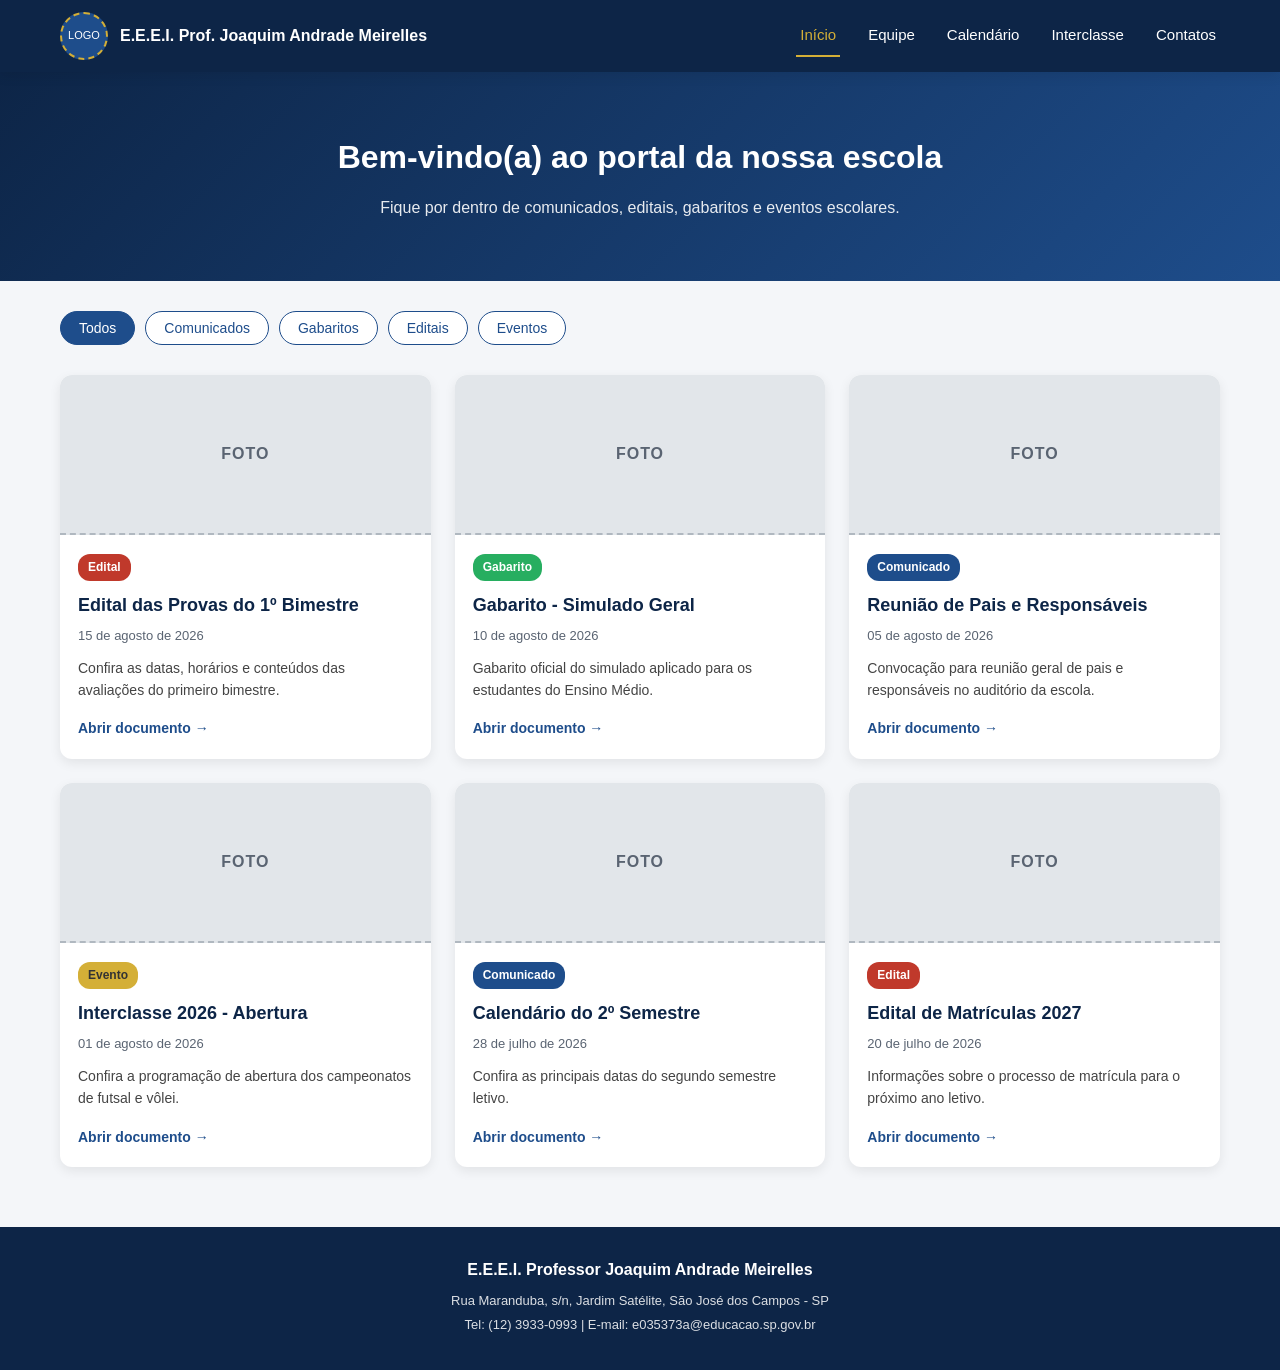
==== index.html @ 208f148c "primeiro commit" ====
<!-- index.html -->
<!DOCTYPE html>
<html lang="pt-BR">
<head>
<meta charset="UTF-8">
<meta name="viewport" content="width=device-width, initial-scale=1.0">
<title>E.E.E.I. Prof. Joaquim Andrade Meirelles</title>
<link rel="stylesheet" href="style.css">
</head>
<body>

<header class="header">
  <div class="header-container">
    <a href="index.html" class="logo-link">
      <div class="logo-placeholder">LOGO</div> <!--aqui virá a imagem (tentei fazer mas dever ter que mexer em algo do css então não consegui )-->
      <span class="school-name">E.E.E.I. Prof. Joaquim Andrade Meirelles</span>
    </a>
    <button class="menu-toggle" id="menuToggle" aria-label="Abrir menu">
      <span></span><span></span><span></span>
    </button>
    <nav class="nav" id="mainNav">
      <a href="index.html" class="active">Início</a>
      <a href="equipe.html">Equipe</a>
      <a href="calendario.html">Calendário</a>
      <a href="interclasse.html">Interclasse</a>
      <a href="contatos.html">Contatos</a>
    </nav>
  </div>
</header>

<main>
  <section class="hero">
    <h1>Bem-vindo(a) ao portal da nossa escola</h1>
    <p>Fique por dentro de comunicados, editais, gabaritos e eventos escolares.</p>
  </section>

  <section class="filters">
    <button class="filter-btn active">Todos</button>
    <button class="filter-btn">Comunicados</button>
    <button class="filter-btn">Gabaritos</button>
    <button class="filter-btn">Editais</button>
    <button class="filter-btn">Eventos</button>
  </section>

  <section class="posts-grid">

    <article class="post-card">
      <div class="post-image-placeholder">FOTO</div> <!--aqui virá a imagem (tentei fazer mas dever ter que mexer em algo do css então não consegui )-->
      <div class="post-content">
        <span class="post-tag tag-edital">Edital</span>
        <h3>Edital das Provas do 1º Bimestre</h3>
        <p class="post-date">15 de agosto de 2026</p>
        <p class="post-excerpt">Confira as datas, horários e conteúdos das avaliações do primeiro bimestre.</p>
        <a href="#" class="post-link">Abrir documento →</a>
      </div>
    </article>

    <article class="post-card">
      <div class="post-image-placeholder">FOTO</div> <!--aqui virá a imagem (tentei fazer mas dever ter que mexer em algo do css então não consegui )-->
      <div class="post-content">
        <span class="post-tag tag-gabarito">Gabarito</span>
        <h3>Gabarito - Simulado Geral</h3>
        <p class="post-date">10 de agosto de 2026</p>
        <p class="post-excerpt">Gabarito oficial do simulado aplicado para os estudantes do Ensino Médio.</p>
        <a href="#" class="post-link">Abrir documento →</a>
      </div>
    </article>

    <article class="post-card">
      <div class="post-image-placeholder">FOTO</div> <!--aqui virá a imagem (tentei fazer mas dever ter que mexer em algo do css então não consegui )-->
      <div class="post-content">
        <span class="post-tag tag-comunicado">Comunicado</span>
        <h3>Reunião de Pais e Responsáveis</h3>
        <p class="post-date">05 de agosto de 2026</p>
        <p class="post-excerpt">Convocação para reunião geral de pais e responsáveis no auditório da escola.</p>
        <a href="#" class="post-link">Abrir documento →</a>
      </div>
    </article>

    <article class="post-card">
      <div class="post-image-placeholder">FOTO</div> <!--aqui virá a imagem (tentei fazer mas dever ter que mexer em algo do css então não consegui )-->
      <div class="post-content">
        <span class="post-tag tag-evento">Evento</span>
        <h3>Interclasse 2026 - Abertura</h3>
        <p class="post-date">01 de agosto de 2026</p>
        <p class="post-excerpt">Confira a programação de abertura dos campeonatos de futsal e vôlei.</p>
        <a href="#" class="post-link">Abrir documento →</a>
      </div>
    </article>

    <article class="post-card">
      <div class="post-image-placeholder">FOTO</div> <!--aqui virá a imagem (tentei fazer mas dever ter que mexer em algo do css então não consegui )-->
      <div class="post-content">
        <span class="post-tag tag-comunicado">Comunicado</span>
        <h3>Calendário do 2º Semestre</h3>
        <p class="post-date">28 de julho de 2026</p>
        <p class="post-excerpt">Confira as principais datas do segundo semestre letivo.</p>
        <a href="#" class="post-link">Abrir documento →</a>
      </div>
    </article>

    <article class="post-card">
      <div class="post-image-placeholder">FOTO</div> <!--aqui virá a imagem (tentei fazer mas dever ter que mexer em algo do css então não consegui )-->
      <div class="post-content">
        <span class="post-tag tag-edital">Edital</span>
        <h3>Edital de Matrículas 2027</h3>
        <p class="post-date">20 de julho de 2026</p>
        <p class="post-excerpt">Informações sobre o processo de matrícula para o próximo ano letivo.</p>
        <a href="#" class="post-link">Abrir documento →</a>
      </div>
    </article>

  </section>
</main>

<footer class="footer">
  <div class="footer-container">
    <h3>E.E.E.I. Professor Joaquim Andrade Meirelles</h3>
    <p>Rua Maranduba, s/n, Jardim Satélite, São José dos Campos - SP</p>
    <p>Tel: (12) 3933-0993 | E-mail: e035373a@educacao.sp.gov.br</p>
  </div>
</footer>

</body>
</html>
---- style.css ----
/* style.css */

:root {
  --azul-marinho: #0d2547;
  --azul-medio: #1e4d8b;
  --azul-claro: #4a90d9;
  --dourado: #d4af37;
  --branco: #ffffff;
  --cinza-claro: #f4f6f9;
  --cinza-medio: #e2e6ea;
  --cinza-texto: #5a6472;
  --sombra: 0 4px 12px rgba(0,0,0,0.08);
}

* {
  margin: 0;
  padding: 0;
  box-sizing: border-box;
}

body {
  font-family: 'Segoe UI', Arial, sans-serif;
  background-color: var(--cinza-claro);
  color: #222;
  line-height: 1.6;
}

/* HEADER */
.header {
  background-color: var(--azul-marinho);
  position: sticky;
  top: 0;
  z-index: 1000;
  box-shadow: var(--sombra);
}

.header-container {
  max-width: 1200px;
  margin: 0 auto;
  display: flex;
  align-items: center;
  justify-content: space-between;
  padding: 12px 20px;
  flex-wrap: wrap;
}

.logo-link {
  display: flex;
  align-items: center;
  gap: 12px;
  text-decoration: none;
  color: var(--branco);
}

.logo-placeholder {
  width: 48px;
  height: 48px;
  background-color: var(--azul-medio);
  border: 2px dashed var(--dourado);
  border-radius: 50%;
  display: flex;
  align-items: center;
  justify-content: center;
  font-size: 11px;
  color: var(--branco);
  flex-shrink: 0;
}

.school-name {
  font-weight: 600;
  font-size: 16px;
}

.nav {
  display: flex;
  gap: 24px;
}

.nav a {
  color: var(--branco);
  text-decoration: none;
  font-size: 15px;
  font-weight: 500;
  padding: 8px 4px;
  border-bottom: 2px solid transparent;
  transition: 0.2s;
}

.nav a:hover,
.nav a.active {
  border-bottom: 2px solid var(--dourado);
  color: var(--dourado);
}

.menu-toggle {
  display: none;
  flex-direction: column;
  gap: 5px;
  background: none;
  border: none;
  cursor: pointer;
}

.menu-toggle span {
  width: 26px;
  height: 3px;
  background-color: var(--branco);
  border-radius: 2px;
}

/* HERO */
.hero {
  background: linear-gradient(135deg, var(--azul-marinho), var(--azul-medio));
  color: var(--branco);
  text-align: center;
  padding: 60px 20px;
}

.hero h1 {
  font-size: 32px;
  margin-bottom: 12px;
}

.hero p {
  font-size: 16px;
  opacity: 0.9;
}

/* PAGE TITLE (para outras páginas) */
.page-title {
  text-align: center;
  padding: 50px 20px 20px;
  background-color: var(--azul-marinho);
  color: var(--branco);
}

.page-title h1 {
  font-size: 30px;
  margin-bottom: 10px;
}

.page-title p {
  opacity: 0.9;
  font-size: 15px;
}

/* FILTERS (blog) */
.filters {
  max-width: 1200px;
  margin: 30px auto 0;
  padding: 0 20px;
  display: flex;
  gap: 10px;
  flex-wrap: wrap;
}

.filter-btn {
  padding: 8px 18px;
  border-radius: 20px;
  border: 1px solid var(--azul-medio);
  background-color: var(--branco);
  color: var(--azul-medio);
  cursor: pointer;
  font-size: 14px;
  transition: 0.2s;
}

.filter-btn.active,
.filter-btn:hover {
  background-color: var(--azul-medio);
  color: var(--branco);
}

/* POSTS GRID */
.posts-grid {
  max-width: 1200px;
  margin: 30px auto 60px;
  padding: 0 20px;
  display: grid;
  grid-template-columns: repeat(3, 1fr);
  gap: 24px;
}

.post-card {
  background-color: var(--branco);
  border-radius: 12px;
  overflow: hidden;
  box-shadow: var(--sombra);
  transition: transform 0.2s;
}

.post-card:hover {
  transform: translateY(-4px);
}

.post-image-placeholder {
  width: 100%;
  height: 160px;
  background-color: var(--cinza-medio);
  border-bottom: 2px dashed #b0b8c0;
  display: flex;
  align-items: center;
  justify-content: center;
  color: var(--cinza-texto);
  font-weight: 600;
  letter-spacing: 1px;
}

.post-content {
  padding: 18px;
}

.post-tag {
  display: inline-block;
  font-size: 12px;
  font-weight: 600;
  padding: 4px 10px;
  border-radius: 12px;
  margin-bottom: 10px;
  color: var(--branco);
}

.tag-edital { background-color: #c0392b; }
.tag-gabarito { background-color: #27ae60; }
.tag-comunicado { background-color: var(--azul-medio); }
.tag-evento { background-color: var(--dourado); color: #333; }

.post-content h3 {
  font-size: 18px;
  margin-bottom: 6px;
  color: var(--azul-marinho);
}

.post-date {
  font-size: 13px;
  color: var(--cinza-texto);
  margin-bottom: 10px;
}

.post-excerpt {
  font-size: 14px;
  color: #444;
  margin-bottom: 14px;
}

.post-link {
  font-weight: 600;
  color: var(--azul-medio);
  text-decoration: none;
  font-size: 14px;
}

.post-link:hover {
  text-decoration: underline;
}

/* SECTION HEADING */
.section-heading {
  max-width: 1200px;
  margin: 40px auto 20px;
  padding: 0 20px;
  color: var(--azul-marinho);
  font-size: 22px;
  border-left: 4px solid var(--dourado);
  padding-left: 12px;
}

/* TEAM PAGE */
.team-section {
  max-width: 1200px;
  margin: 0 auto;
}

.team-grid {
  max-width: 1200px;
  margin: 0 auto 20px;
  padding: 0 20px;
  display: grid;
  grid-template-columns: repeat(4, 1fr);
  gap: 20px;
}

.team-card {
  background-color: var(--branco);
  border-radius: 12px;
  box-shadow: var(--sombra);
  padding: 20px;
  text-align: center;
}

.team-photo-placeholder {
  width: 100px;
  height: 100px;
  margin: 0 auto 14px;
  border-radius: 50%;
  background-color: var(--cinza-medio);
  border: 2px dashed #b0b8c0;
  display: flex;
  align-items: center;
  justify-content: center;
  color: var(--cinza-texto);
  font-weight: 600;
  font-size: 13px;
}

.team-card h3 {
  font-size: 16px;
  color: var(--azul-marinho);
  margin-bottom: 4px;
}

.team-role {
  font-size: 13px;
  color: var(--cinza-texto);
}

/* CALENDAR PAGE */
.calendar-select-hint {
  max-width: 1200px;
  margin: 30px auto 0;
  padding: 16px 20px;
  display: flex;
  align-items: center;
  gap: 12px;
  flex-wrap: wrap;
}

.calendar-select-hint label {
  font-weight: 600;
  color: var(--azul-marinho);
}

.calendar-select-hint select {
  padding: 8px 12px;
  border-radius: 8px;
  border: 1px solid var(--cinza-medio);
  font-size: 14px;
  color: var(--cinza-texto);
  background-color: var(--branco);
}

.soon-tag {
  font-size: 12px;
  background-color: var(--cinza-medio);
  color: var(--cinza-texto);
  padding: 4px 10px;
  border-radius: 10px;
}

.calendar-wrapper {
  max-width: 1200px;
  margin: 20px auto 60px;
  padding: 0 20px;
}

.calendar-header {
  text-align: center;
  margin-bottom: 16px;
}

.calendar-header h2 {
  color: var(--azul-marinho);
  font-size: 22px;
}

.calendar-grid {
  display: grid;
  grid-template-columns: repeat(7, 1fr);
  gap: 6px;
  background-color: var(--branco);
  padding: 16px;
  border-radius: 12px;
  box-shadow: var(--sombra);
}

.calendar-day-name {
  text-align: center;
  font-weight: 600;
  color: var(--azul-medio);
  font-size: 13px;
  padding-bottom: 8px;
}

.calendar-day {
  min-height: 70px;
  border-radius: 8px;
  background-color: var(--cinza-claro);
  padding: 6px;
  display: flex;
  flex-direction: column;
  gap: 4px;
  font-size: 12px;
}

.calendar-day.empty {
  background-color: transparent;
}

.day-number {
  font-weight: 600;
  color: #333;
  font-size: 13px;
}

.event-dot {
  font-size: 10px;
  padding: 2px 6px;
  border-radius: 6px;
  color: var(--branco);
  text-align: center;
}

.event-geral { background-color: var(--azul-medio); }
.event-prova { background-color: #d4af37; color: #333; }
.event-trabalho { background-color: #27ae60; }
.event-jogo { background-color: #c0392b; }
.event-reuniao { background-color: #8e44ad; }

.calendar-legend {
  display: flex;
  flex-wrap: wrap;
  gap: 16px;
  margin-top: 18px;
  justify-content: center;
}

.legend-item {
  display: flex;
  align-items: center;
  gap: 6px;
  font-size: 13px;
  color: var(--cinza-texto);
}

.legend-dot {
  width: 12px;
  height: 12px;
  border-radius: 50%;
  display: inline-block;
}

/* INTERCLASSE PAGE */
.sport-tabs {
  max-width: 1200px;
  margin: 30px auto 0;
  padding: 0 20px;
  display: flex;
  gap: 12px;
}

.sport-tab {
  flex: 1;
  padding: 14px;
  border: none;
  background-color: var(--branco);
  color: var(--azul-marinho);
  font-weight: 600;
  font-size: 15px;
  border-radius: 10px;
  cursor: pointer;
  box-shadow: var(--sombra);
  transition: 0.2s;
}

.sport-tab.active {
  background-color: var(--azul-marinho);
  color: var(--branco);
}

.sport-content {
  max-width: 1200px;
  margin: 0 auto 60px;
  padding: 0 20px;
}

.table-wrapper {
  max-width: 1200px;
  margin: 0 auto 10px;
  padding: 0 20px;
  overflow-x: auto;
}

.ranking-table,
.scorers-table {
  width: 100%;
  border-collapse: collapse;
  background-color: var(--branco);
  border-radius: 12px;
  overflow: hidden;
  box-shadow: var(--sombra);
  min-width: 500px;
}

.ranking-table th,
.ranking-table td,
.scorers-table th,
.scorers-table td {
  padding: 10px 12px;
  text-align: center;
  font-size: 14px;
}

.ranking-table thead,
.scorers-table thead {
  background-color: var(--azul-marinho);
  color: var(--branco);
}

.ranking-table tbody tr:nth-child(even),
.scorers-table tbody tr:nth-child(even) {
  background-color: var(--cinza-claro);
}

.ranking-table tbody tr:first-child {
  font-weight: 600;
  color: var(--azul-medio);
}

/* MATCHES */
.matches-grid {
  max-width: 1200px;
  margin: 0 auto 20px;
  padding: 0 20px;
  display: grid;
  grid-template-columns: repeat(2, 1fr);
  gap: 16px;
}

.match-card {
  background-color: var(--branco);
  border-radius: 12px;
  box-shadow: var(--sombra);
  padding: 18px;
  border-left: 4px solid var(--azul-medio);
}

.match-card.finished {
  border-left-color: var(--dourado);
}

.match-date {
  font-size: 13px;
  color: var(--cinza-texto);
  margin-bottom: 10px;
}

.match-teams {
  display: flex;
  align-items: center;
  justify-content: center;
  gap: 16px;
  font-weight: 600;
  font-size: 18px;
  color: var(--azul-marinho);
  margin-bottom: 8px;
}

.vs {
  color: var(--cinza-texto);
  font-weight: 400;
  font-size: 14px;
}

.score {
  font-size: 20px;
  color: var(--dourado);
  background-color: var(--azul-marinho);
  padding: 4px 14px;
  border-radius: 8px;
}

.match-scorers,
.match-sets {
  font-size: 13px;
  color: var(--cinza-texto);
  text-align: center;
}

/* CONTACTS PAGE */
.contacts-grid {
  max-width: 1200px;
  margin: 40px auto 60px;
  padding: 0 20px;
  display: grid;
  grid-template-columns: repeat(3, 1fr);
  gap: 20px;
}

.contact-card {
  background-color: var(--branco);
  border-radius: 12px;
  box-shadow: var(--sombra);
  padding: 30px 20px;
  text-align: center;
  transition: transform 0.2s;
}

.contact-card:hover {
  transform: translateY(-4px);
}

.contact-icon {
  font-size: 32px;
  margin-bottom: 12px;
}

.contact-card h3 {
  color: var(--azul-marinho);
  font-size: 17px;
  margin-bottom: 8px;
}

.contact-card p {
  font-size: 14px;
  color: var(--cinza-texto);
}

/* FOOTER */
.footer {
  background-color: var(--azul-marinho);
  color: var(--branco);
  text-align: center;
  padding: 30px 20px;
}

.footer h3 {
  font-size: 16px;
  margin-bottom: 8px;
}

.footer p {
  font-size: 13px;
  opacity: 0.85;
  margin-bottom: 4px;
}

/* =========================
   RESPONSIVO - TABLET
   ========================= */
@media (max-width: 992px) {
  .posts-grid {
    grid-template-columns: repeat(2, 1fr);
  }

  .team-grid {
    grid-template-columns: repeat(3, 1fr);
  }

  .matches-grid {
    grid-template-columns: 1fr;
  }

  .contacts-grid {
    grid-template-columns: repeat(2, 1fr);
  }
}

/* =========================
   RESPONSIVO - CELULAR
   ========================= */
@media (max-width: 768px) {
  .menu-toggle {
    display: flex;
  }

  .nav {
    display: none;
    flex-direction: column;
    width: 100%;
    background-color: var(--azul-marinho);
    text-align: center;
    padding: 10px 0;
    gap: 0;
  }

  .nav.open {
    display: flex;
  }

  .nav a {
    padding: 12px 0;
    width: 100%;
    border-bottom: 1px solid rgba(255,255,255,0.1);
  }

  .school-name {
    font-size: 13px;
  }

  .hero h1 {
    font-size: 24px;
  }

  .posts-grid {
    grid-template-columns: 1fr;
  }

  .team-grid {
    grid-template-columns: repeat(2, 1fr);
  }

  .calendar-day {
    min-height: 50px;
    font-size: 10px;
  }

  .calendar-day-name {
    font-size: 11px;
  }

  .sport-tabs {
    flex-direction: column;
  }

  .matches-grid {
    grid-template-columns: 1fr;
  }

  .contacts-grid {
    grid-template-columns: 1fr;
  }

  .calendar-select-hint {
    flex-direction: column;
    align-items: flex-start;
  }
}

@media (max-width: 480px) {
  .team-grid {
    grid-template-columns: 1fr;
  }

  .header-container {
    padding: 10px 16px;
  }

  .school-name {
    display: none;
  }
}
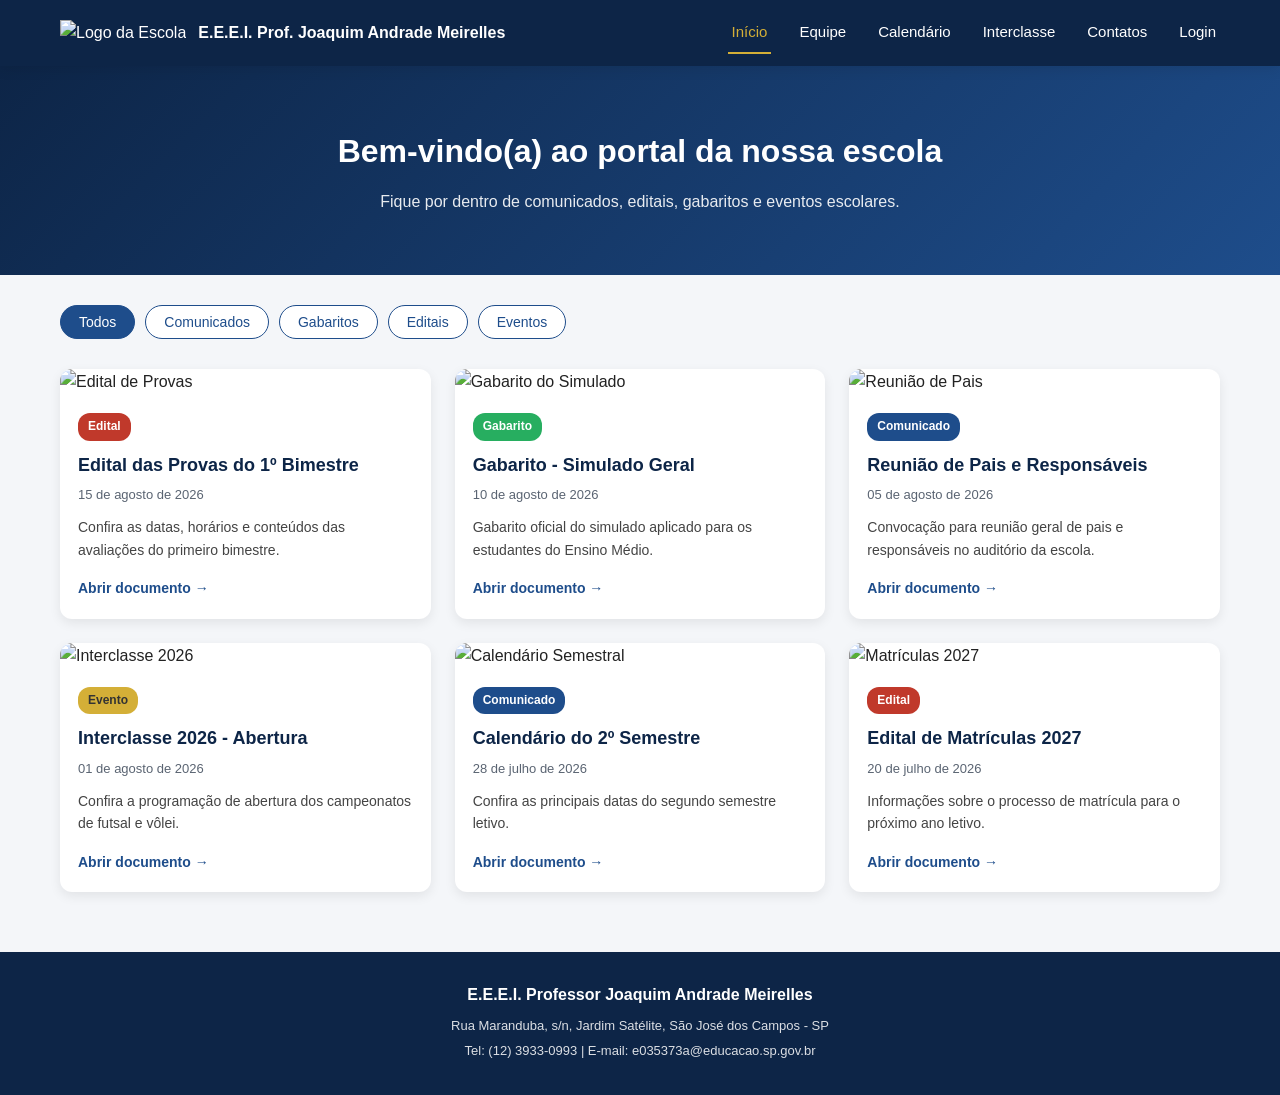
==== commit 7c671115: "Update index.html with logo and post images" ====
--- a/index.html
+++ b/index.html
@@ -1,4 +1,3 @@
-<!-- index.html -->
 <!DOCTYPE html>
 <html lang="pt-BR">
 <head>
@@ -12,7 +11,7 @@
 <header class="header">
   <div class="header-container">
     <a href="index.html" class="logo-link">
-      <div class="logo-placeholder">LOGO</div> <!--aqui virá a imagem (tentei fazer mas dever ter que mexer em algo do css então não consegui )-->
+      <img src="img/Logo Meirelles.png" alt="Logo da Escola" class="logo-img">
       <span class="school-name">E.E.E.I. Prof. Joaquim Andrade Meirelles</span>
     </a>
     <button class="menu-toggle" id="menuToggle" aria-label="Abrir menu">
@@ -24,6 +23,7 @@
       <a href="calendario.html">Calendário</a>
       <a href="interclasse.html">Interclasse</a>
       <a href="contatos.html">Contatos</a>
+      <a href="#" class="btn-login">Login</a>
     </nav>
   </div>
 </header>
@@ -35,17 +35,17 @@
   </section>
 
   <section class="filters">
-    <button class="filter-btn active">Todos</button>
-    <button class="filter-btn">Comunicados</button>
-    <button class="filter-btn">Gabaritos</button>
-    <button class="filter-btn">Editais</button>
-    <button class="filter-btn">Eventos</button>
+    <button class="filter-btn active" data-filter="todos">Todos</button>
+    <button class="filter-btn" data-filter="comunicado">Comunicados</button>
+    <button class="filter-btn" data-filter="gabarito">Gabaritos</button>
+    <button class="filter-btn" data-filter="edital">Editais</button>
+    <button class="filter-btn" data-filter="evento">Eventos</button>
   </section>
 
   <section class="posts-grid">
 
-    <article class="post-card">
-      <div class="post-image-placeholder">FOTO</div> <!--aqui virá a imagem (tentei fazer mas dever ter que mexer em algo do css então não consegui )-->
+    <article class="post-card" data-category="edital">
+      <img src="img/edital 1bim.png" alt="Edital de Provas" class="post-image">
       <div class="post-content">
         <span class="post-tag tag-edital">Edital</span>
         <h3>Edital das Provas do 1º Bimestre</h3>
@@ -55,8 +55,8 @@
       </div>
     </article>
 
-    <article class="post-card">
-      <div class="post-image-placeholder">FOTO</div> <!--aqui virá a imagem (tentei fazer mas dever ter que mexer em algo do css então não consegui )-->
+    <article class="post-card" data-category="gabarito">
+      <img src="img/gabarito simulado geral.png" alt="Gabarito do Simulado" class="post-image">
       <div class="post-content">
         <span class="post-tag tag-gabarito">Gabarito</span>
         <h3>Gabarito - Simulado Geral</h3>
@@ -66,8 +66,8 @@
       </div>
     </article>
 
-    <article class="post-card">
-      <div class="post-image-placeholder">FOTO</div> <!--aqui virá a imagem (tentei fazer mas dever ter que mexer em algo do css então não consegui )-->
+    <article class="post-card" data-category="comunicado">
+      <img src="img/reuniao pr.jpg" alt="Reunião de Pais" class="post-image">
       <div class="post-content">
         <span class="post-tag tag-comunicado">Comunicado</span>
         <h3>Reunião de Pais e Responsáveis</h3>
@@ -77,8 +77,8 @@
       </div>
     </article>
 
-    <article class="post-card">
-      <div class="post-image-placeholder">FOTO</div> <!--aqui virá a imagem (tentei fazer mas dever ter que mexer em algo do css então não consegui )-->
+    <article class="post-card" data-category="evento">
+      <img src="img/interclasse.jpg" alt="Interclasse 2026" class="post-image">
       <div class="post-content">
         <span class="post-tag tag-evento">Evento</span>
         <h3>Interclasse 2026 - Abertura</h3>
@@ -88,8 +88,8 @@
       </div>
     </article>
 
-    <article class="post-card">
-      <div class="post-image-placeholder">FOTO</div> <!--aqui virá a imagem (tentei fazer mas dever ter que mexer em algo do css então não consegui )-->
+    <article class="post-card" data-category="comunicado">
+      <img src="img/calendario 2sem.jpg" alt="Calendário Semestral" class="post-image">
       <div class="post-content">
         <span class="post-tag tag-comunicado">Comunicado</span>
         <h3>Calendário do 2º Semestre</h3>
@@ -99,8 +99,8 @@
       </div>
     </article>
 
-    <article class="post-card">
-      <div class="post-image-placeholder">FOTO</div> <!--aqui virá a imagem (tentei fazer mas dever ter que mexer em algo do css então não consegui )-->
+    <article class="post-card" data-category="edital">
+      <img src="img/matricula 2027.jpg" alt="Matrículas 2027" class="post-image">
       <div class="post-content">
         <span class="post-tag tag-edital">Edital</span>
         <h3>Edital de Matrículas 2027</h3>
@@ -121,5 +121,6 @@
   </div>
 </footer>
 
+<script src="script.js"></script>
 </body>
-</html>+</html>
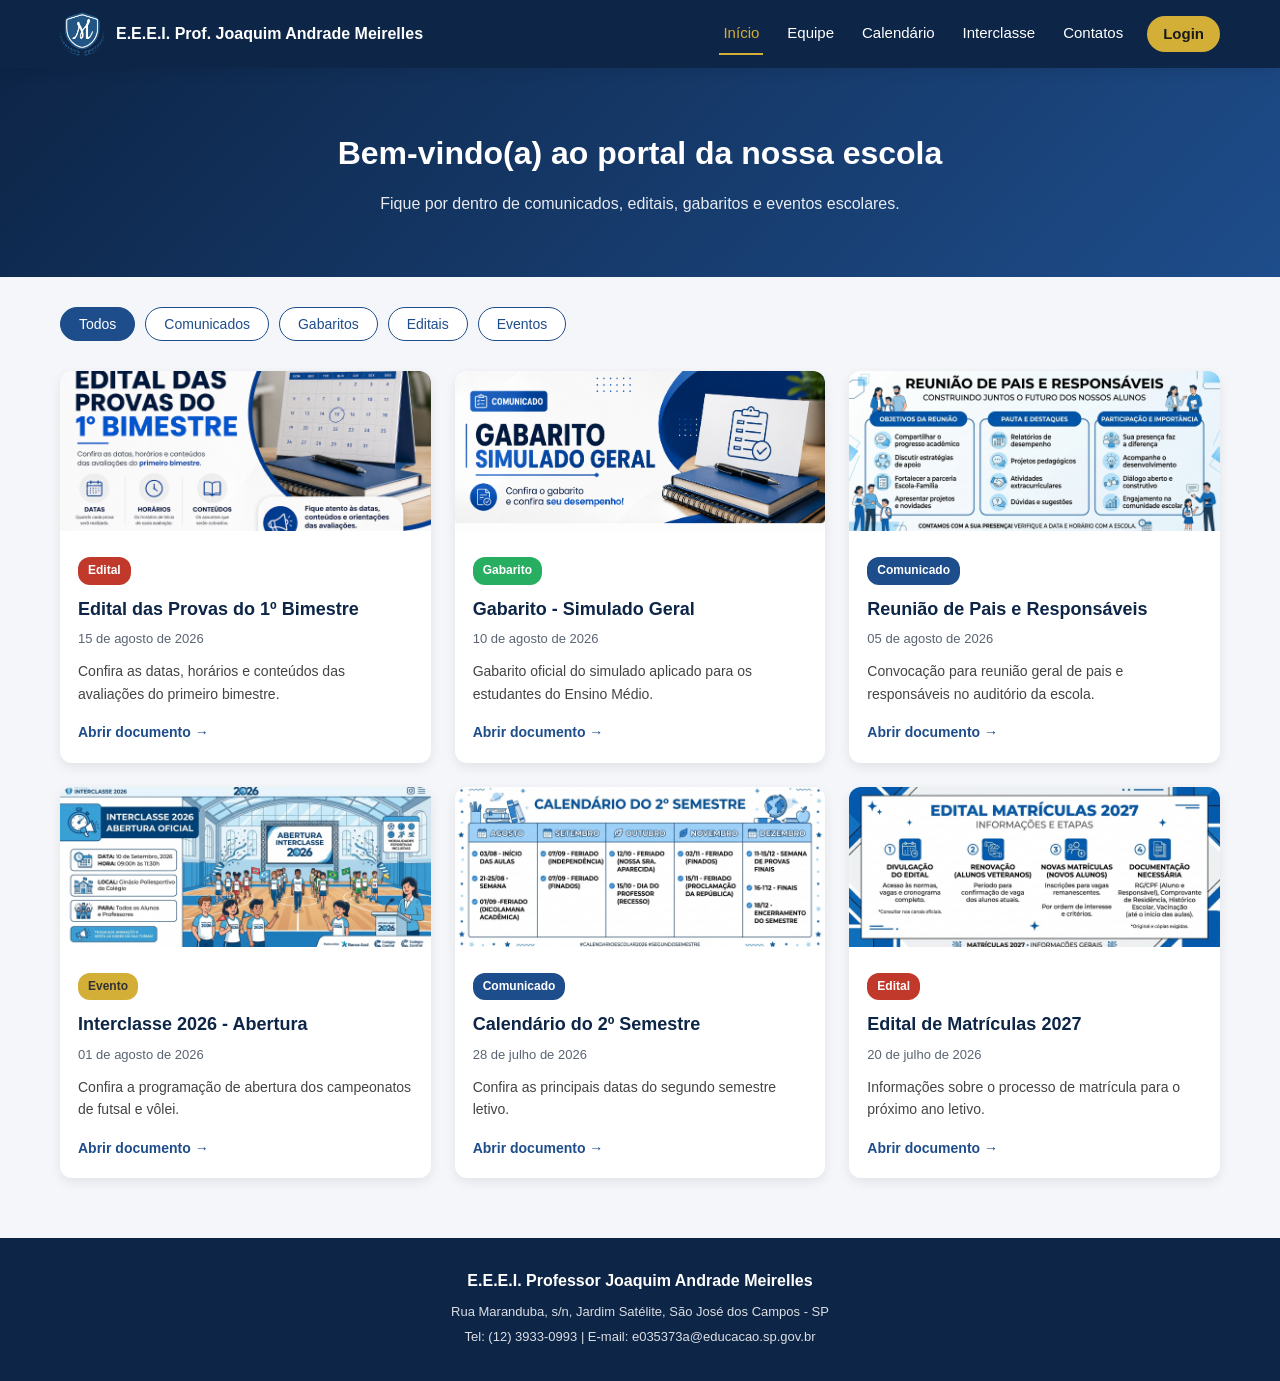
==== commit af2056f1: "add login.html" ====
--- a/index.html
+++ b/index.html
@@ -23,7 +23,7 @@
       <a href="calendario.html">Calendário</a>
       <a href="interclasse.html">Interclasse</a>
       <a href="contatos.html">Contatos</a>
-      <a href="#" class="btn-login">Login</a>
+      <a href="login.html" class="btn-login">Login</a>
     </nav>
   </div>
 </header>
--- a/style.css
+++ b/style.css
@@ -1,5 +1,3 @@
-/* style.css */
-
 :root {
   --azul-marinho: #0d2547;
   --azul-medio: #1e4d8b;
@@ -18,11 +16,19 @@
   box-sizing: border-box;
 }
 
+/* Garante que o rodapé fique sempre colado no final mesmo com pouco conteúdo */
 body {
   font-family: 'Segoe UI', Arial, sans-serif;
   background-color: var(--cinza-claro);
   color: #222;
   line-height: 1.6;
+  min-height: 100vh;
+  display: flex;
+  flex-direction: column;
+}
+
+main {
+  flex: 1;
 }
 
 /* HEADER */
@@ -52,28 +58,24 @@
   color: var(--branco);
 }
 
-.logo-placeholder {
-  width: 48px;
-  height: 48px;
-  background-color: var(--azul-medio);
-  border: 2px dashed var(--dourado);
+.logo-img {
+  width: 44px;
+  height: 44px;
   border-radius: 50%;
+  object-fit: cover;
+  border: none;
+  display: block;
+}
+
+.school-name {
+  font-weight: 600;
+  font-size: 16px;
+}
+
+.nav {
   display: flex;
   align-items: center;
-  justify-content: center;
-  font-size: 11px;
-  color: var(--branco);
-  flex-shrink: 0;
-}
-
-.school-name {
-  font-weight: 600;
-  font-size: 16px;
-}
-
-.nav {
-  display: flex;
-  gap: 24px;
+  gap: 20px;
 }
 
 .nav a {
@@ -90,6 +92,21 @@
 .nav a.active {
   border-bottom: 2px solid var(--dourado);
   color: var(--dourado);
+}
+
+.btn-login {
+  background-color: var(--dourado);
+  color: #1a1a1a !important;
+  font-weight: 600 !important;
+  padding: 6px 16px !important;
+  border-radius: 20px;
+  border-bottom: none !important;
+  transition: opacity 0.2s;
+}
+
+.btn-login:hover {
+  opacity: 0.9;
+  border-bottom: none !important;
 }
 
 .menu-toggle {
@@ -126,7 +143,7 @@
   opacity: 0.9;
 }
 
-/* PAGE TITLE (para outras páginas) */
+/* PAGE TITLE */
 .page-title {
   text-align: center;
   padding: 50px 20px 20px;
@@ -144,7 +161,7 @@
   font-size: 15px;
 }
 
-/* FILTERS (blog) */
+/* FILTERS */
 .filters {
   max-width: 1200px;
   margin: 30px auto 0;
@@ -171,7 +188,7 @@
   color: var(--branco);
 }
 
-/* POSTS GRID */
+/* POSTS */
 .posts-grid {
   max-width: 1200px;
   margin: 30px auto 60px;
@@ -193,17 +210,14 @@
   transform: translateY(-4px);
 }
 
-.post-image-placeholder {
+.post-card.hidden {
+  display: none;
+}
+
+.post-image {
   width: 100%;
   height: 160px;
-  background-color: var(--cinza-medio);
-  border-bottom: 2px dashed #b0b8c0;
-  display: flex;
-  align-items: center;
-  justify-content: center;
-  color: var(--cinza-texto);
-  font-weight: 600;
-  letter-spacing: 1px;
+  object-fit: cover;
 }
 
 .post-content {
@@ -265,7 +279,7 @@
   padding-left: 12px;
 }
 
-/* TEAM PAGE */
+/* TEAM */
 .team-section {
   max-width: 1200px;
   margin: 0 auto;
@@ -288,19 +302,13 @@
   text-align: center;
 }
 
-.team-photo-placeholder {
+.team-photo {
   width: 100px;
   height: 100px;
   margin: 0 auto 14px;
   border-radius: 50%;
-  background-color: var(--cinza-medio);
-  border: 2px dashed #b0b8c0;
-  display: flex;
-  align-items: center;
-  justify-content: center;
-  color: var(--cinza-texto);
-  font-weight: 600;
-  font-size: 13px;
+  object-fit: cover;
+  border: 2px solid var(--cinza-medio);
 }
 
 .team-card h3 {
@@ -314,7 +322,7 @@
   color: var(--cinza-texto);
 }
 
-/* CALENDAR PAGE */
+/* CALENDAR */
 .calendar-select-hint {
   max-width: 1200px;
   margin: 30px auto 0;
@@ -335,16 +343,10 @@
   border-radius: 8px;
   border: 1px solid var(--cinza-medio);
   font-size: 14px;
-  color: var(--cinza-texto);
-  background-color: var(--branco);
-}
-
-.soon-tag {
-  font-size: 12px;
-  background-color: var(--cinza-medio);
-  color: var(--cinza-texto);
-  padding: 4px 10px;
-  border-radius: 10px;
+  color: var(--azul-marinho);
+  background-color: var(--branco);
+  font-weight: 600;
+  cursor: pointer;
 }
 
 .calendar-wrapper {
@@ -439,7 +441,7 @@
   display: inline-block;
 }
 
-/* INTERCLASSE PAGE */
+/* INTERCLASSE */
 .sport-tabs {
   max-width: 1200px;
   margin: 30px auto 0;
@@ -516,7 +518,6 @@
   color: var(--azul-medio);
 }
 
-/* MATCHES */
 .matches-grid {
   max-width: 1200px;
   margin: 0 auto 20px;
@@ -576,7 +577,7 @@
   text-align: center;
 }
 
-/* CONTACTS PAGE */
+/* CONTACTS */
 .contacts-grid {
   max-width: 1200px;
   margin: 40px auto 60px;
@@ -592,7 +593,10 @@
   box-shadow: var(--sombra);
   padding: 30px 20px;
   text-align: center;
+  text-decoration: none;
+  color: inherit;
   transition: transform 0.2s;
+  display: block;
 }
 
 .contact-card:hover {
@@ -621,6 +625,7 @@
   color: var(--branco);
   text-align: center;
   padding: 30px 20px;
+  margin-top: auto;
 }
 
 .footer h3 {
@@ -634,35 +639,16 @@
   margin-bottom: 4px;
 }
 
-/* =========================
-   RESPONSIVO - TABLET
-   ========================= */
+/* RESPONSIVO */
 @media (max-width: 992px) {
-  .posts-grid {
-    grid-template-columns: repeat(2, 1fr);
-  }
-
-  .team-grid {
-    grid-template-columns: repeat(3, 1fr);
-  }
-
-  .matches-grid {
-    grid-template-columns: 1fr;
-  }
-
-  .contacts-grid {
-    grid-template-columns: repeat(2, 1fr);
-  }
-}
-
-/* =========================
-   RESPONSIVO - CELULAR
-   ========================= */
+  .posts-grid { grid-template-columns: repeat(2, 1fr); }
+  .team-grid { grid-template-columns: repeat(3, 1fr); }
+  .matches-grid { grid-template-columns: 1fr; }
+  .contacts-grid { grid-template-columns: repeat(2, 1fr); }
+}
+
 @media (max-width: 768px) {
-  .menu-toggle {
-    display: flex;
-  }
-
+  .menu-toggle { display: flex; }
   .nav {
     display: none;
     flex-direction: column;
@@ -672,70 +658,27 @@
     padding: 10px 0;
     gap: 0;
   }
-
-  .nav.open {
-    display: flex;
-  }
-
+  .nav.open { display: flex; }
   .nav a {
     padding: 12px 0;
     width: 100%;
     border-bottom: 1px solid rgba(255,255,255,0.1);
   }
-
-  .school-name {
-    font-size: 13px;
-  }
-
-  .hero h1 {
-    font-size: 24px;
-  }
-
-  .posts-grid {
-    grid-template-columns: 1fr;
-  }
-
-  .team-grid {
-    grid-template-columns: repeat(2, 1fr);
-  }
-
-  .calendar-day {
-    min-height: 50px;
-    font-size: 10px;
-  }
-
-  .calendar-day-name {
-    font-size: 11px;
-  }
-
-  .sport-tabs {
-    flex-direction: column;
-  }
-
-  .matches-grid {
-    grid-template-columns: 1fr;
-  }
-
-  .contacts-grid {
-    grid-template-columns: 1fr;
-  }
-
-  .calendar-select-hint {
-    flex-direction: column;
-    align-items: flex-start;
-  }
+  .btn-login { border-radius: 0; }
+  .school-name { font-size: 13px; }
+  .hero h1 { font-size: 24px; }
+  .posts-grid { grid-template-columns: 1fr; }
+  .team-grid { grid-template-columns: repeat(2, 1fr); }
+  .calendar-day { min-height: 50px; font-size: 10px; }
+  .calendar-day-name { font-size: 11px; }
+  .sport-tabs { flex-direction: column; }
+  .matches-grid { grid-template-columns: 1fr; }
+  .contacts-grid { grid-template-columns: 1fr; }
+  .calendar-select-hint { flex-direction: column; align-items: flex-start; }
 }
 
 @media (max-width: 480px) {
-  .team-grid {
-    grid-template-columns: 1fr;
-  }
-
-  .header-container {
-    padding: 10px 16px;
-  }
-
-  .school-name {
-    display: none;
-  }
-}+  .team-grid { grid-template-columns: 1fr; }
+  .header-container { padding: 10px 16px; }
+  .school-name { display: none; }
+}
